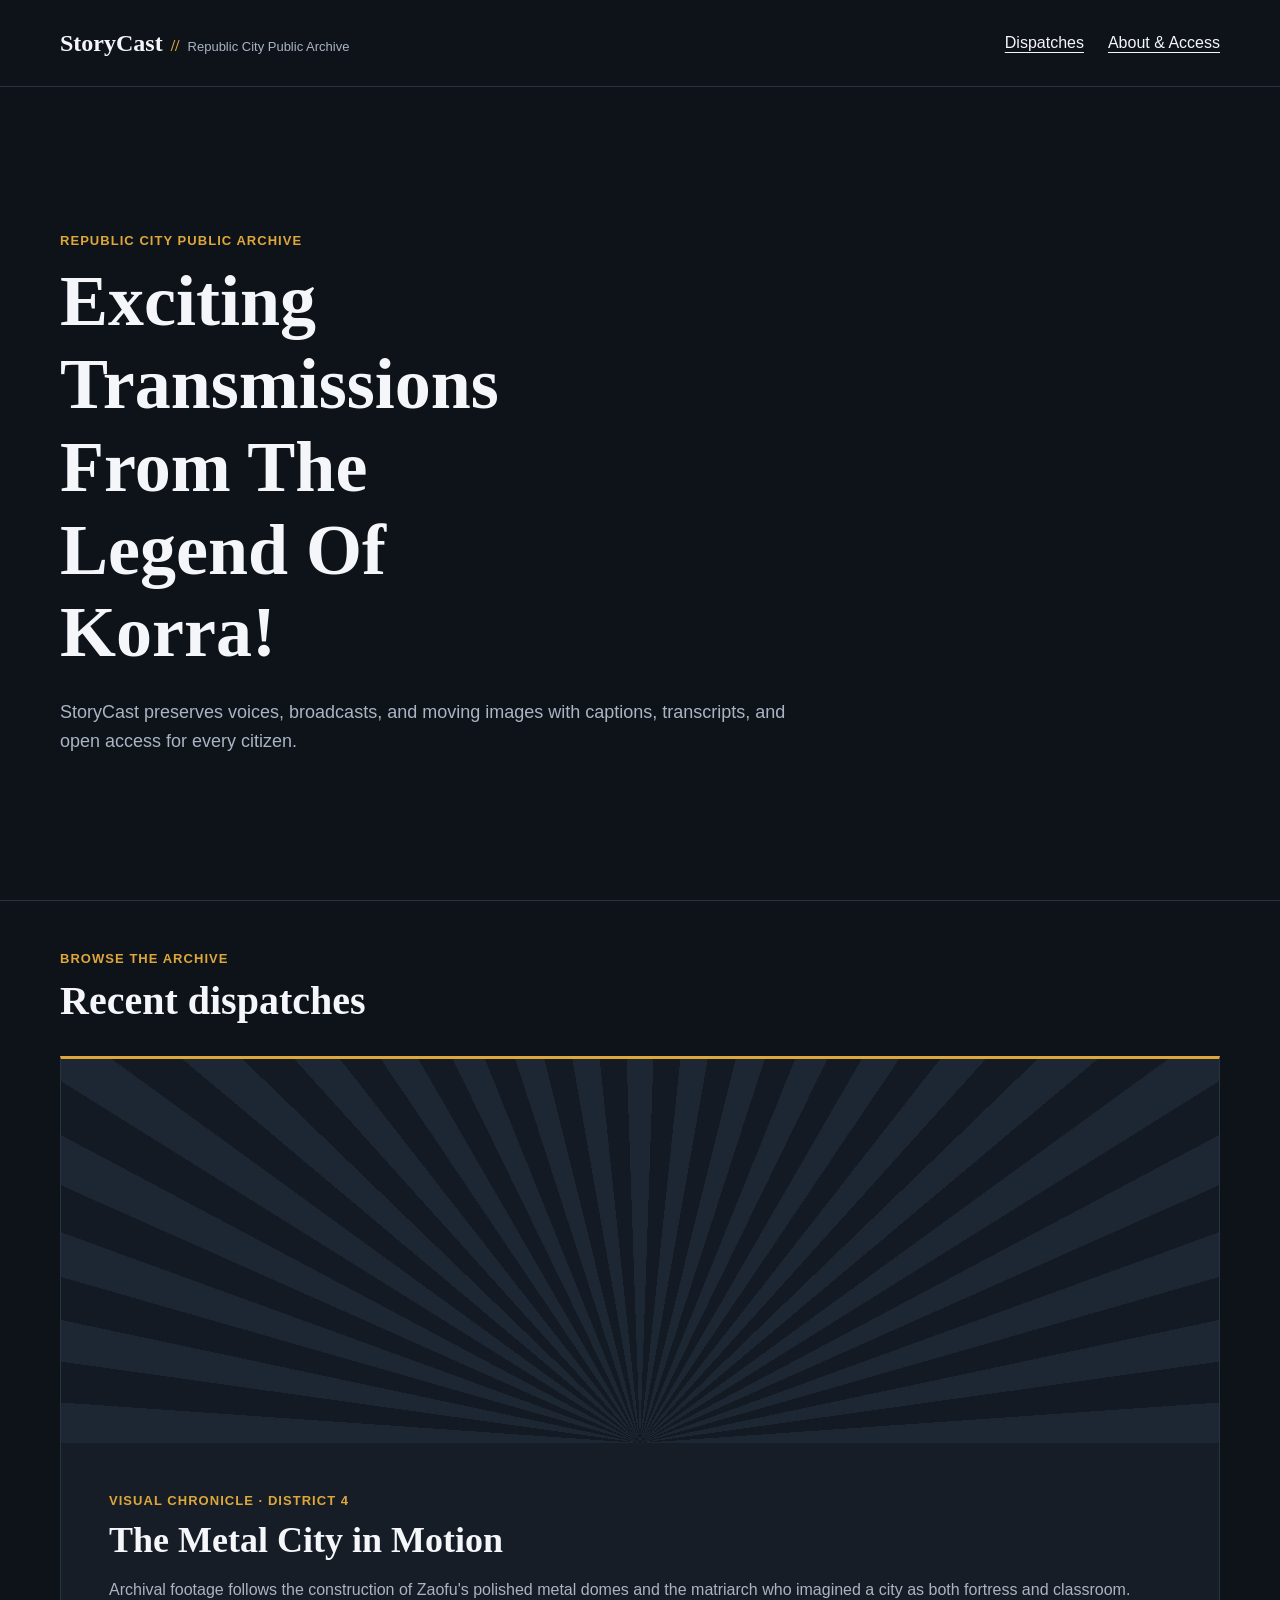
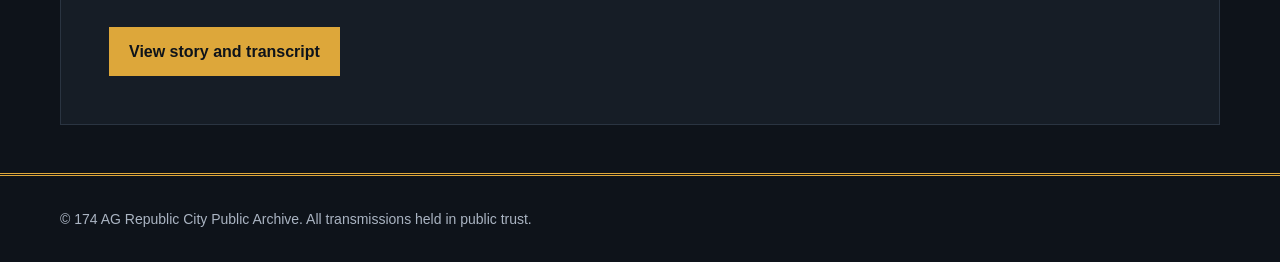
==== Index.HTML @ c919bb59 "Setup HTML Semantics" ====
<!doctype html>
<html lang="en">
<head>
	<meta charset="utf-8">
	<meta name="viewport" content="width=device-width, initial-scale=1">
	<meta name="description" content="StoryCast preserves accessible audio and video stories from Republic City and beyond.">
	<title>StoryCast | Republic City Public Archive</title>
	<link rel="stylesheet" href="styles/main.css">
</head>
<body>
	<a class="skip-link" href="#main-content">Skip to main content</a>

	<header class="site-header">
		<div class="site-header__inner">
			<a class="brand" href="Index.HTML" aria-label="StoryCast home">
				<span class="brand__name">StoryCast</span>
				<span class="brand__divider" aria-hidden="true">//</span>
				<span class="brand__context">Republic City Public Archive</span>
			</a>

			<nav class="primary-nav" aria-label="Primary navigation">
				<ul class="primary-nav__list">
					<li><a href="Index.HTML" aria-current="page">Dispatches</a></li>
					<li><a href="about.html">About &amp; Access</a></li>
				</ul>
			</nav>
		</div>
	</header>

	<main id="main-content">
		<section class="intro" aria-labelledby="page-title">
			<div class="container">
				<p class="eyebrow">Republic City Public Archive</p>
				<h1 id="page-title">Exciting Transmissions From The Legend Of Korra!</h1>
				<p class="intro__summary">StoryCast preserves voices, broadcasts, and moving images with captions, transcripts, and open access for every citizen.</p>
			</div>
		</section>

		<section class="dispatches" aria-labelledby="dispatches-title">
			<div class="container">
				<div class="section-heading">
					<p class="eyebrow">Browse the archive</p>
					<h2 id="dispatches-title">Recent dispatches</h2>
				</div>

				<article class="story-card">
					<div class="story-card__media" aria-hidden="true"></div>
					<div class="story-card__content">
						<p class="story-card__type">Visual Chronicle · District 4</p>
						<h3 class="story-card__title">The Metal City in Motion</h3>
						<p>Archival footage follows the construction of Zaofu's polished metal domes and the matriarch who imagined a city as both fortress and classroom.</p>
						<a class="button" href="story/metal-city.html">View story and transcript</a>
					</div>
				</article>
			</div>
		</section>
	</main>

	<footer class="site-footer">
		<div class="container">
			<p>© 174 AG Republic City Public Archive. All transmissions held in public trust.</p>
		</div>
	</footer>
</body>
</html>
---- styles/main.css ----
:root {
  --color-ink: #f4f6f9;
  --color-muted: #aab4c2;
  --color-background: #0e131a;
  --color-surface: #161d26;
  --color-accent: #dda73a;
  --color-focus: #38bdf8;
  --color-line: #2a3441;
  --font-display: Iowan Old Style, Palatino Linotype, Palatino, Georgia, serif;
  --font-body: Helvetica Neue, Helvetica, Arial, sans-serif;
}

@layer reset, base, layout, components;
@layer reset {
  *,
  *::before,
  *::after {
    box-sizing: border-box;
  }
  body,
  h1,
  h2,
  h3,
  p,
  ul {
    margin: 0;
  }
  ul {
    padding: 0;
    list-style: none;
  }
}
@layer base {
  html {
    font-size: 100%;
    scroll-behavior: smooth;
  }
  body {
    background: #0e131a;
    color: #f4f6f9;
    font: 1rem/1.6 "Helvetica Neue", Helvetica, Arial, sans-serif;
  }
  a {
    color: inherit;
  }
  :focus-visible {
    outline: 3px solid #38bdf8;
    outline-offset: 3px;
  }
  h1,
  h2,
  h3 {
    font-family: "Iowan Old Style", "Palatino Linotype", Palatino, Georgia, serif;
    line-height: 1.15;
  }
  h1 {
    font-size: clamp(2.25rem, 6vw, 4.5rem);
    max-width: 12ch;
  }
  h2 {
    font-size: clamp(1.75rem, 4vw, 2.5rem);
  }
}
@layer layout {
  .container,
  .site-header__inner {
    width: min(100% - 3rem, 72.5rem);
    margin-inline: auto;
  }
  .site-header__inner {
    display: flex;
    align-items: center;
    justify-content: space-between;
    gap: 1.5rem;
    padding-block: 1.5rem;
  }
  .intro {
    padding-block: clamp(4rem, 12vw, 9rem);
    border-block: 1px solid #2a3441;
  }
  .intro__summary {
    max-width: 48rem;
    margin-top: 1.5rem;
    color: #aab4c2;
    font-size: 1.125rem;
  }
  .dispatches {
    padding-block: 3rem;
  }
  .section-heading {
    margin-bottom: 2rem;
  }
  .site-footer {
    padding-block: 2rem;
    border-top: 3px double #dda73a;
    color: #aab4c2;
    font-size: 0.875rem;
  }
}
@layer components {
  .skip-link {
    position: absolute;
    top: -4rem;
    left: 1rem;
    z-index: 1;
    padding: 0.5rem 1rem;
    background: #dda73a;
    color: #0e131a;
    font-weight: 700;
  }
  .skip-link:focus {
    top: 1rem;
  }
  .brand {
    display: flex;
    flex-wrap: wrap;
    align-items: baseline;
    gap: 0.5rem;
    font-family: "Iowan Old Style", "Palatino Linotype", Palatino, Georgia, serif;
    font-weight: 700;
    text-decoration: none;
  }
  .brand__name {
    font-size: 1.5rem;
  }
  .brand__divider,
  .eyebrow,
  .story-card__type {
    color: #dda73a;
  }
  .brand__context {
    color: #aab4c2;
    font-family: "Helvetica Neue", Helvetica, Arial, sans-serif;
    font-size: 0.8125rem;
    font-weight: 400;
  }
  .primary-nav__list {
    display: flex;
    gap: 1.5rem;
  }
  .primary-nav a {
    text-underline-offset: 0.25rem;
  }
  .primary-nav a:hover {
    color: #dda73a;
  }
  .eyebrow,
  .story-card__type {
    margin-bottom: 0.5rem;
    font-size: 0.8125rem;
    font-weight: 700;
    letter-spacing: 0.08em;
    text-transform: uppercase;
  }
  .story-card {
    display: grid;
    overflow: hidden;
    border: 1px solid #2a3441;
    border-top: 3px solid #dda73a;
    background: #161d26;
    container-type: inline-size;
  }
  .story-card__media {
    min-height: 16rem;
    background: repeating-conic-gradient(from -90deg at 50% 100%, #1d2733 0 4deg, #131a23 4deg 8deg);
  }
  .story-card__content {
    padding: clamp(1.5rem, 5vw, 3rem);
  }
  .story-card__title {
    margin-bottom: 1rem;
    font-size: clamp(1.5rem, 3vw, 2.25rem);
  }
  .story-card__content p:not(.story-card__type) {
    margin-bottom: 1.5rem;
    color: #aab4c2;
  }
  .button {
    display: inline-block;
    padding: 0.75rem 1.25rem;
    background: #dda73a;
    color: #0e131a;
    font-weight: 700;
    text-decoration: none;
  }
  .button:hover {
    background: #f0be55;
  }
  @container (min-width: 48rem) {
    .story-card {
      grid-template-columns: 1.2fr 1fr;
    }
    .story-card__media {
      min-height: 24rem;
    }
  }
}
@media (max-width: 42rem) {
  .container,
  .site-header__inner {
    width: min(100% - 2rem, 72.5rem);
  }
  .site-header__inner,
  .primary-nav__list {
    align-items: flex-start;
    flex-direction: column;
  }
}
@media (prefers-reduced-motion: reduce) {
  html {
    scroll-behavior: auto;
  }
}
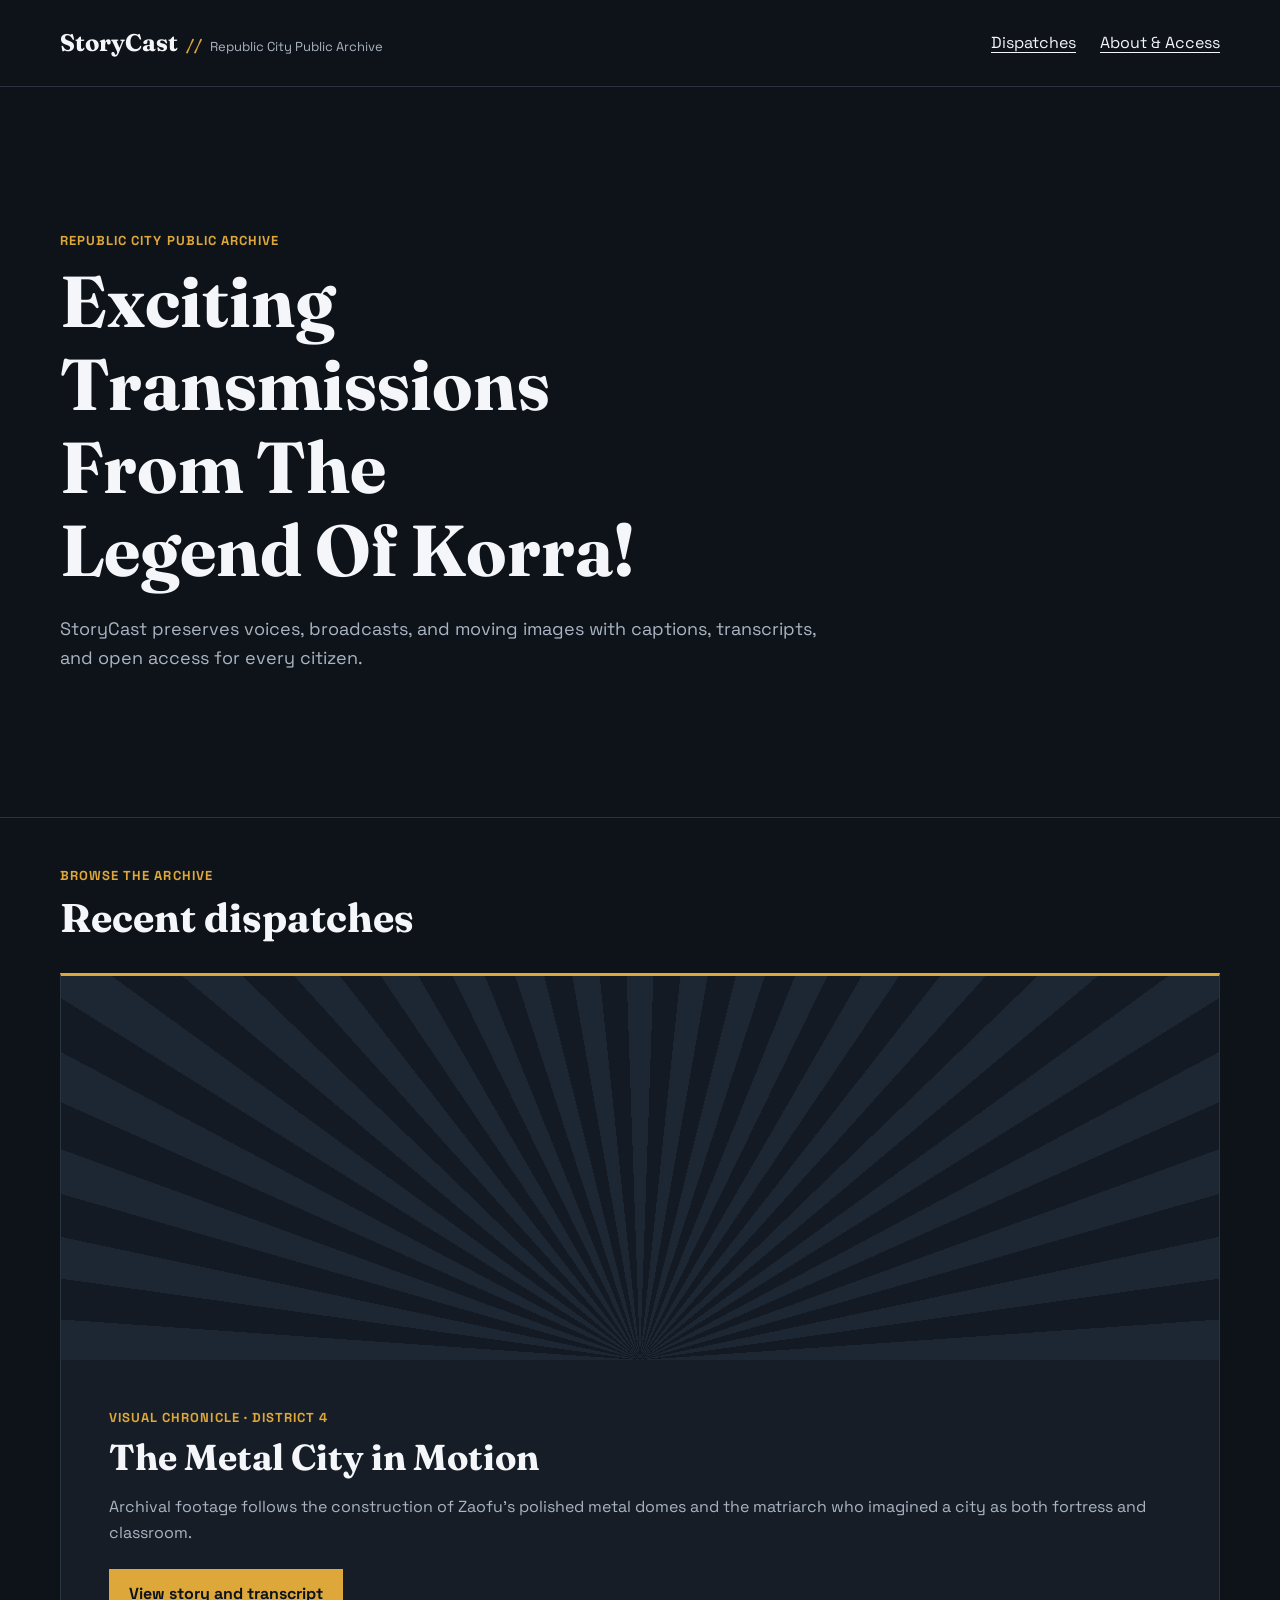
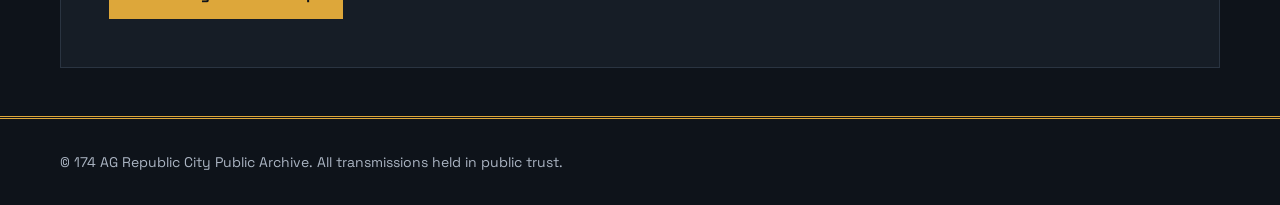
==== commit 1f13b2c4: "Add About page and Zaofu story, update styles and fonts" ====
--- a/Index.HTML
+++ b/Index.HTML
@@ -5,6 +5,9 @@
 	<meta name="viewport" content="width=device-width, initial-scale=1">
 	<meta name="description" content="StoryCast preserves accessible audio and video stories from Republic City and beyond.">
 	<title>StoryCast | Republic City Public Archive</title>
+	<link rel="preconnect" href="https://fonts.googleapis.com">
+	<link rel="preconnect" href="https://fonts.gstatic.com" crossorigin>
+	<link href="https://fonts.googleapis.com/css2?family=Fraunces:opsz,wght@9..144,400;9..144,500;9..144,600;9..144,700&family=Space+Grotesk:wght@400;500;600;700&display=swap" rel="stylesheet">
 	<link rel="stylesheet" href="styles/main.css">
 </head>
 <body>
--- a/styles/main.css
+++ b/styles/main.css
@@ -6,8 +6,8 @@
   --color-accent: #dda73a;
   --color-focus: #38bdf8;
   --color-line: #2a3441;
-  --font-display: Iowan Old Style, Palatino Linotype, Palatino, Georgia, serif;
-  --font-body: Helvetica Neue, Helvetica, Arial, sans-serif;
+  --font-display: Fraunces, Georgia, serif;
+  --font-body: Space Grotesk, sans-serif;
 }
 
 @layer reset, base, layout, components;
@@ -38,7 +38,7 @@
   body {
     background: #0e131a;
     color: #f4f6f9;
-    font: 1rem/1.6 "Helvetica Neue", Helvetica, Arial, sans-serif;
+    font: 1rem/1.6 "Space Grotesk", sans-serif;
   }
   a {
     color: inherit;
@@ -50,7 +50,7 @@
   h1,
   h2,
   h3 {
-    font-family: "Iowan Old Style", "Palatino Linotype", Palatino, Georgia, serif;
+    font-family: "Fraunces", Georgia, serif;
     line-height: 1.15;
   }
   h1 {
@@ -87,6 +87,25 @@
   .dispatches {
     padding-block: 3rem;
   }
+  .page-intro,
+  .accessibility-features,
+  .keyboard-guide,
+  .feedback,
+  .story-page {
+    padding-block: 3rem;
+  }
+  .page-intro {
+    border-block: 1px solid #2a3441;
+  }
+  .page-intro__summary {
+    max-width: 52rem;
+    margin-top: 1.5rem;
+    color: #aab4c2;
+    font-size: 1.125rem;
+  }
+  .story-page {
+    max-width: 72.5rem;
+  }
   .section-heading {
     margin-bottom: 2rem;
   }
@@ -95,6 +114,92 @@
     border-top: 3px double #dda73a;
     color: #aab4c2;
     font-size: 0.875rem;
+  }
+  .accessibility-features,
+  .keyboard-guide,
+  .feedback,
+  .transcript {
+    border-top: 1px solid #2a3441;
+  }
+  .feature-grid {
+    display: grid;
+    grid-template-columns: repeat(3, 1fr);
+    gap: 1.5rem;
+  }
+  .feature-panel {
+    padding: 1.5rem;
+    border-top: 3px solid #dda73a;
+    background: #161d26;
+  }
+  .feature-panel h3 {
+    margin-bottom: 0.5rem;
+  }
+  .feature-panel p,
+  .story-header p,
+  .media-figure figcaption {
+    color: #aab4c2;
+  }
+  table {
+    width: 100%;
+    border-collapse: collapse;
+    background: #161d26;
+  }
+  caption {
+    padding-bottom: 0.5rem;
+    color: #aab4c2;
+    text-align: left;
+  }
+  th,
+  td {
+    padding: 1rem;
+    border: 1px solid #2a3441;
+    text-align: left;
+  }
+  th {
+    background: #1b2531;
+  }
+  kbd {
+    padding: 0.125rem 0.5rem;
+    border: 1px solid #5b6a7d;
+    border-bottom-width: 3px;
+    background: #0e131a;
+    font-size: 0.875rem;
+  }
+  .feedback-form {
+    display: grid;
+    grid-template-columns: repeat(2, 1fr);
+    gap: 1.5rem;
+    padding: 2rem;
+    border-top: 3px solid #dda73a;
+    background: #161d26;
+  }
+  .form-field {
+    display: grid;
+    gap: 0.5rem;
+  }
+  .form-field--full {
+    grid-column: 1/-1;
+  }
+  label {
+    font-weight: 700;
+  }
+  label span {
+    color: #aab4c2;
+    font-size: 0.875rem;
+    font-weight: 400;
+  }
+  input,
+  textarea {
+    width: 100%;
+    border: 1px solid #5b6a7d;
+    background: #0e131a;
+    color: #f4f6f9;
+    font: inherit;
+    padding: 0.75rem;
+  }
+  textarea {
+    min-height: 8rem;
+    resize: vertical;
   }
 }
 @layer components {
@@ -116,7 +221,7 @@
     flex-wrap: wrap;
     align-items: baseline;
     gap: 0.5rem;
-    font-family: "Iowan Old Style", "Palatino Linotype", Palatino, Georgia, serif;
+    font-family: "Fraunces", Georgia, serif;
     font-weight: 700;
     text-decoration: none;
   }
@@ -130,7 +235,7 @@
   }
   .brand__context {
     color: #aab4c2;
-    font-family: "Helvetica Neue", Helvetica, Arial, sans-serif;
+    font-family: "Space Grotesk", sans-serif;
     font-size: 0.8125rem;
     font-weight: 400;
   }
@@ -186,6 +291,75 @@
   .button:hover {
     background: #f0be55;
   }
+  .breadcrumbs ol {
+    display: flex;
+    flex-wrap: wrap;
+    gap: 0.5rem;
+    margin-bottom: 2rem;
+  }
+  .breadcrumbs li + li::before {
+    content: "/";
+    margin-right: 0.5rem;
+    color: #aab4c2;
+  }
+  .breadcrumbs [aria-current] {
+    color: #aab4c2;
+  }
+  .story-header {
+    margin-bottom: 2rem;
+  }
+  .story-meta {
+    display: flex;
+    flex-wrap: wrap;
+    margin-top: 1.5rem;
+    border: 1px solid #2a3441;
+  }
+  .story-meta div {
+    padding: 0.5rem 1rem;
+    border-right: 1px solid #2a3441;
+  }
+  .story-meta dt {
+    color: #aab4c2;
+    font-size: 0.8125rem;
+  }
+  .story-meta dd {
+    font-weight: 700;
+  }
+  .media-figure {
+    margin: 0;
+  }
+  .story-video {
+    display: block;
+    width: 100%;
+    aspect-ratio: 16/9;
+    background: #000;
+  }
+  .media-figure figcaption {
+    padding-top: 1rem;
+  }
+  .transcript {
+    margin-top: 3rem;
+    padding-top: 2rem;
+  }
+  .transcript__line {
+    display: grid;
+    grid-template-columns: 9rem 1fr;
+    gap: 1.5rem;
+    padding: 1.5rem;
+    border-bottom: 1px solid #2a3441;
+  }
+  .transcript__line time {
+    color: #dda73a;
+    font-weight: 700;
+  }
+  .transcript__line--current {
+    border-left: 4px solid #dda73a;
+    background: #1b2531;
+  }
+  .transcript__sound {
+    color: #aab4c2;
+    font-style: italic;
+  }
   @container (min-width: 48rem) {
     .story-card {
       grid-template-columns: 1.2fr 1fr;
@@ -205,6 +379,21 @@
     align-items: flex-start;
     flex-direction: column;
   }
+  .feature-grid,
+  .feedback-form {
+    grid-template-columns: 1fr;
+  }
+  .form-field--full {
+    grid-column: auto;
+  }
+  .story-meta div {
+    flex: 1 1 50%;
+    border-bottom: 1px solid #2a3441;
+  }
+  .transcript__line {
+    grid-template-columns: 1fr;
+    gap: 0.5rem;
+  }
 }
 @media (prefers-reduced-motion: reduce) {
   html {
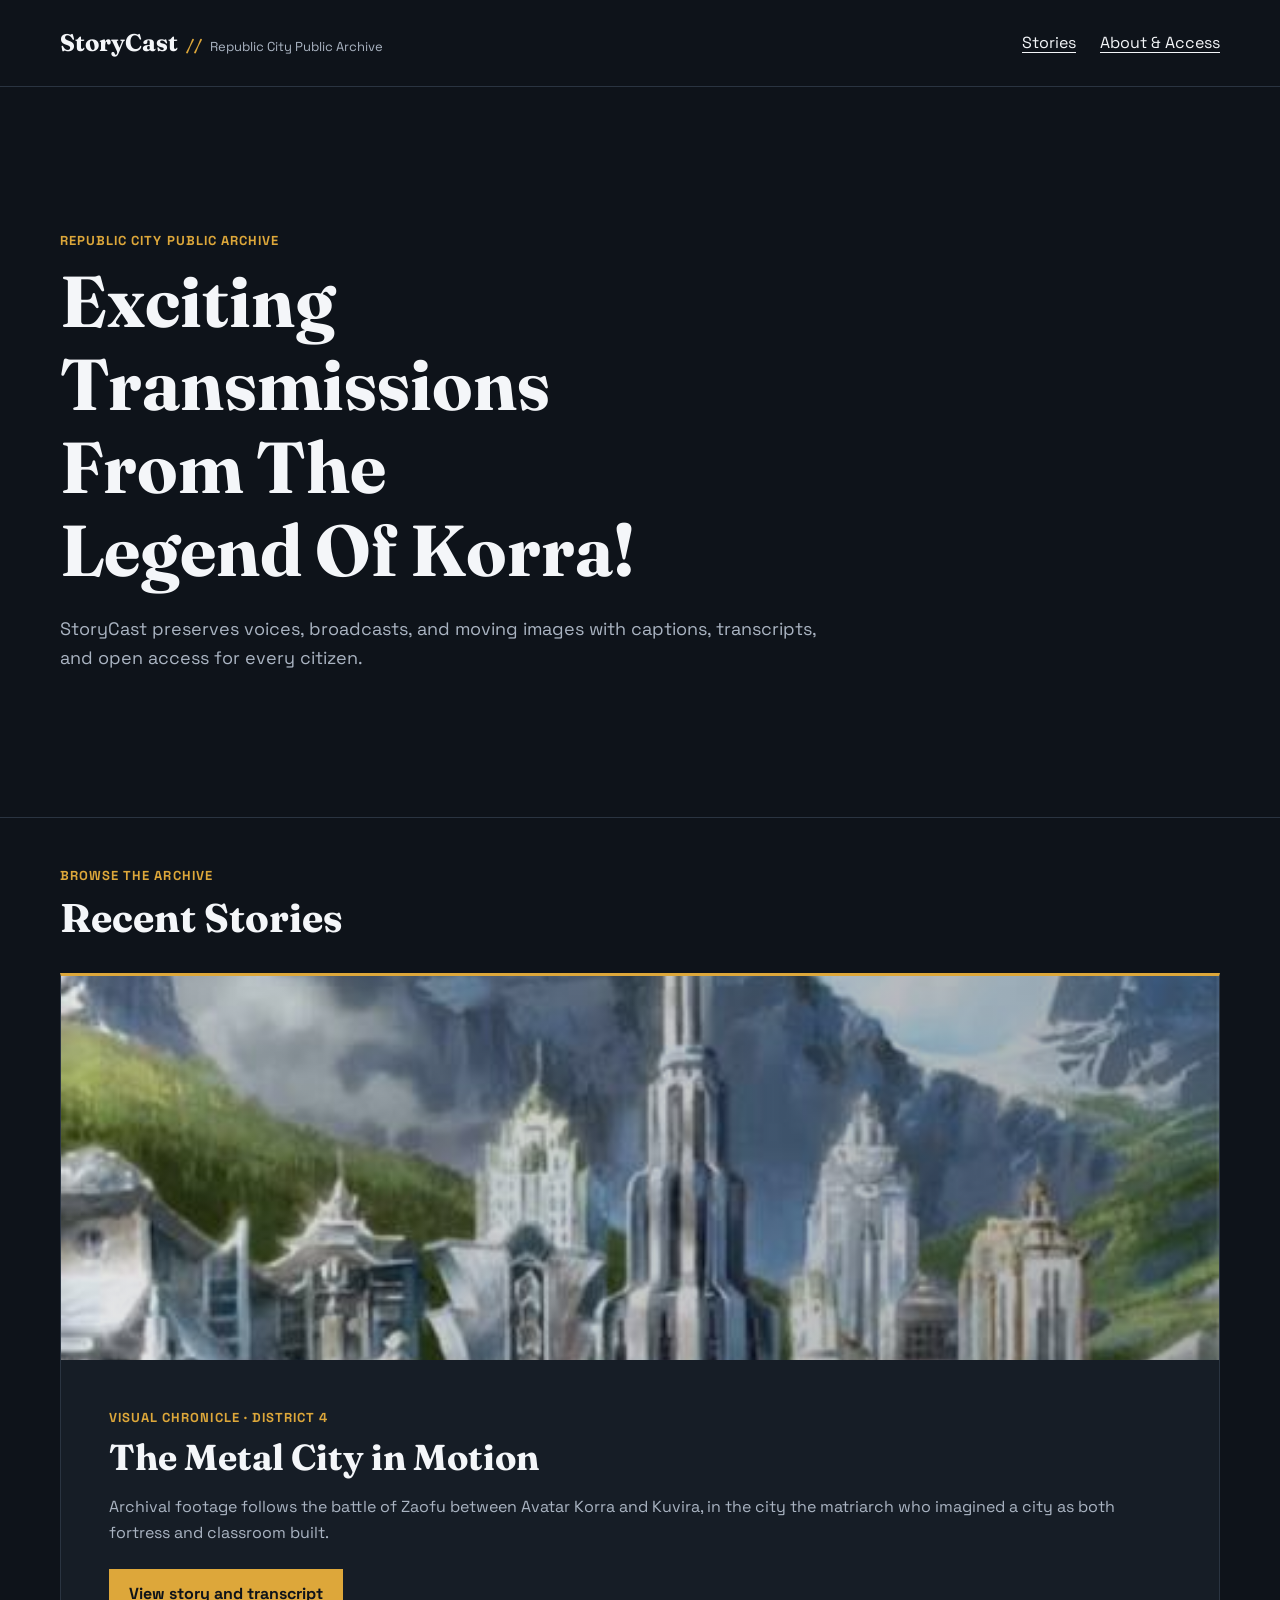
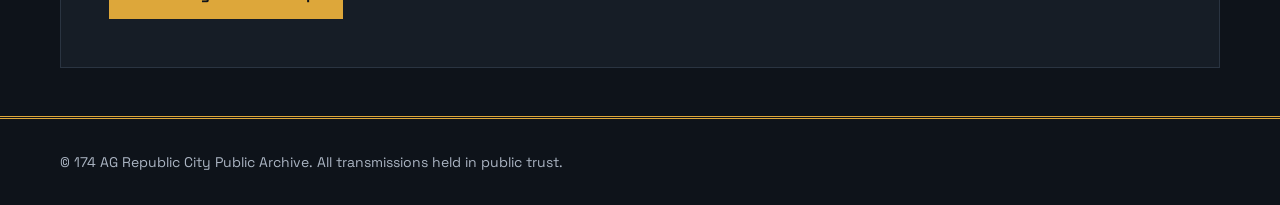
==== commit a107936a: "Add new video file: metal-city.mp4" ====
--- a/Index.HTML
+++ b/Index.HTML
@@ -23,7 +23,7 @@
 
 			<nav class="primary-nav" aria-label="Primary navigation">
 				<ul class="primary-nav__list">
-					<li><a href="Index.HTML" aria-current="page">Dispatches</a></li>
+					<li><a href="Index.HTML" aria-current="page">Stories</a></li>
 					<li><a href="about.html">About &amp; Access</a></li>
 				</ul>
 			</nav>
@@ -43,7 +43,7 @@
 			<div class="container">
 				<div class="section-heading">
 					<p class="eyebrow">Browse the archive</p>
-					<h2 id="dispatches-title">Recent dispatches</h2>
+					<h2 id="dispatches-title">Recent Stories</h2>
 				</div>
 
 				<article class="story-card">
@@ -51,7 +51,7 @@
 					<div class="story-card__content">
 						<p class="story-card__type">Visual Chronicle · District 4</p>
 						<h3 class="story-card__title">The Metal City in Motion</h3>
-						<p>Archival footage follows the construction of Zaofu's polished metal domes and the matriarch who imagined a city as both fortress and classroom.</p>
+						<p>Archival footage follows the battle of Zaofu between Avatar Korra and Kuvira, in the city the matriarch who imagined a city as both fortress and classroom built.</p>
 						<a class="button" href="story/metal-city.html">View story and transcript</a>
 					</div>
 				</article>
--- a/styles/main.css
+++ b/styles/main.css
@@ -267,7 +267,7 @@
   }
   .story-card__media {
     min-height: 16rem;
-    background: repeating-conic-gradient(from -90deg at 50% 100%, #1d2733 0 4deg, #131a23 4deg 8deg);
+    background: linear-gradient(90deg, rgba(14, 19, 26, 0.1), rgba(14, 19, 26, 0.35)), url("../media/images/metal-city-poster.jpg") center/cover;
   }
   .story-card__content {
     padding: clamp(1.5rem, 5vw, 3rem);
@@ -341,6 +341,23 @@
     margin-top: 3rem;
     padding-top: 2rem;
   }
+  .transcript__tools {
+    display: grid;
+    gap: 0.5rem;
+    max-width: 32rem;
+    margin-bottom: 1.5rem;
+  }
+  .transcript__tools label {
+    font-weight: 700;
+  }
+  .transcript__tools input {
+    width: 100%;
+    padding: 0.75rem;
+    border: 1px solid #5b6a7d;
+    background: #0e131a;
+    color: #f4f6f9;
+    font: inherit;
+  }
   .transcript__line {
     display: grid;
     grid-template-columns: 9rem 1fr;
@@ -351,6 +368,24 @@
   .transcript__line time {
     color: #dda73a;
     font-weight: 700;
+  }
+  .transcript__timestamp {
+    align-self: start;
+    padding: 0;
+    border: 0;
+    background: transparent;
+    color: #dda73a;
+    font: inherit;
+    font-weight: 700;
+    text-align: left;
+    cursor: pointer;
+  }
+  .transcript__timestamp:hover {
+    text-decoration: underline;
+    text-underline-offset: 0.25rem;
+  }
+  .transcript__line[hidden] {
+    display: none;
   }
   .transcript__line--current {
     border-left: 4px solid #dda73a;
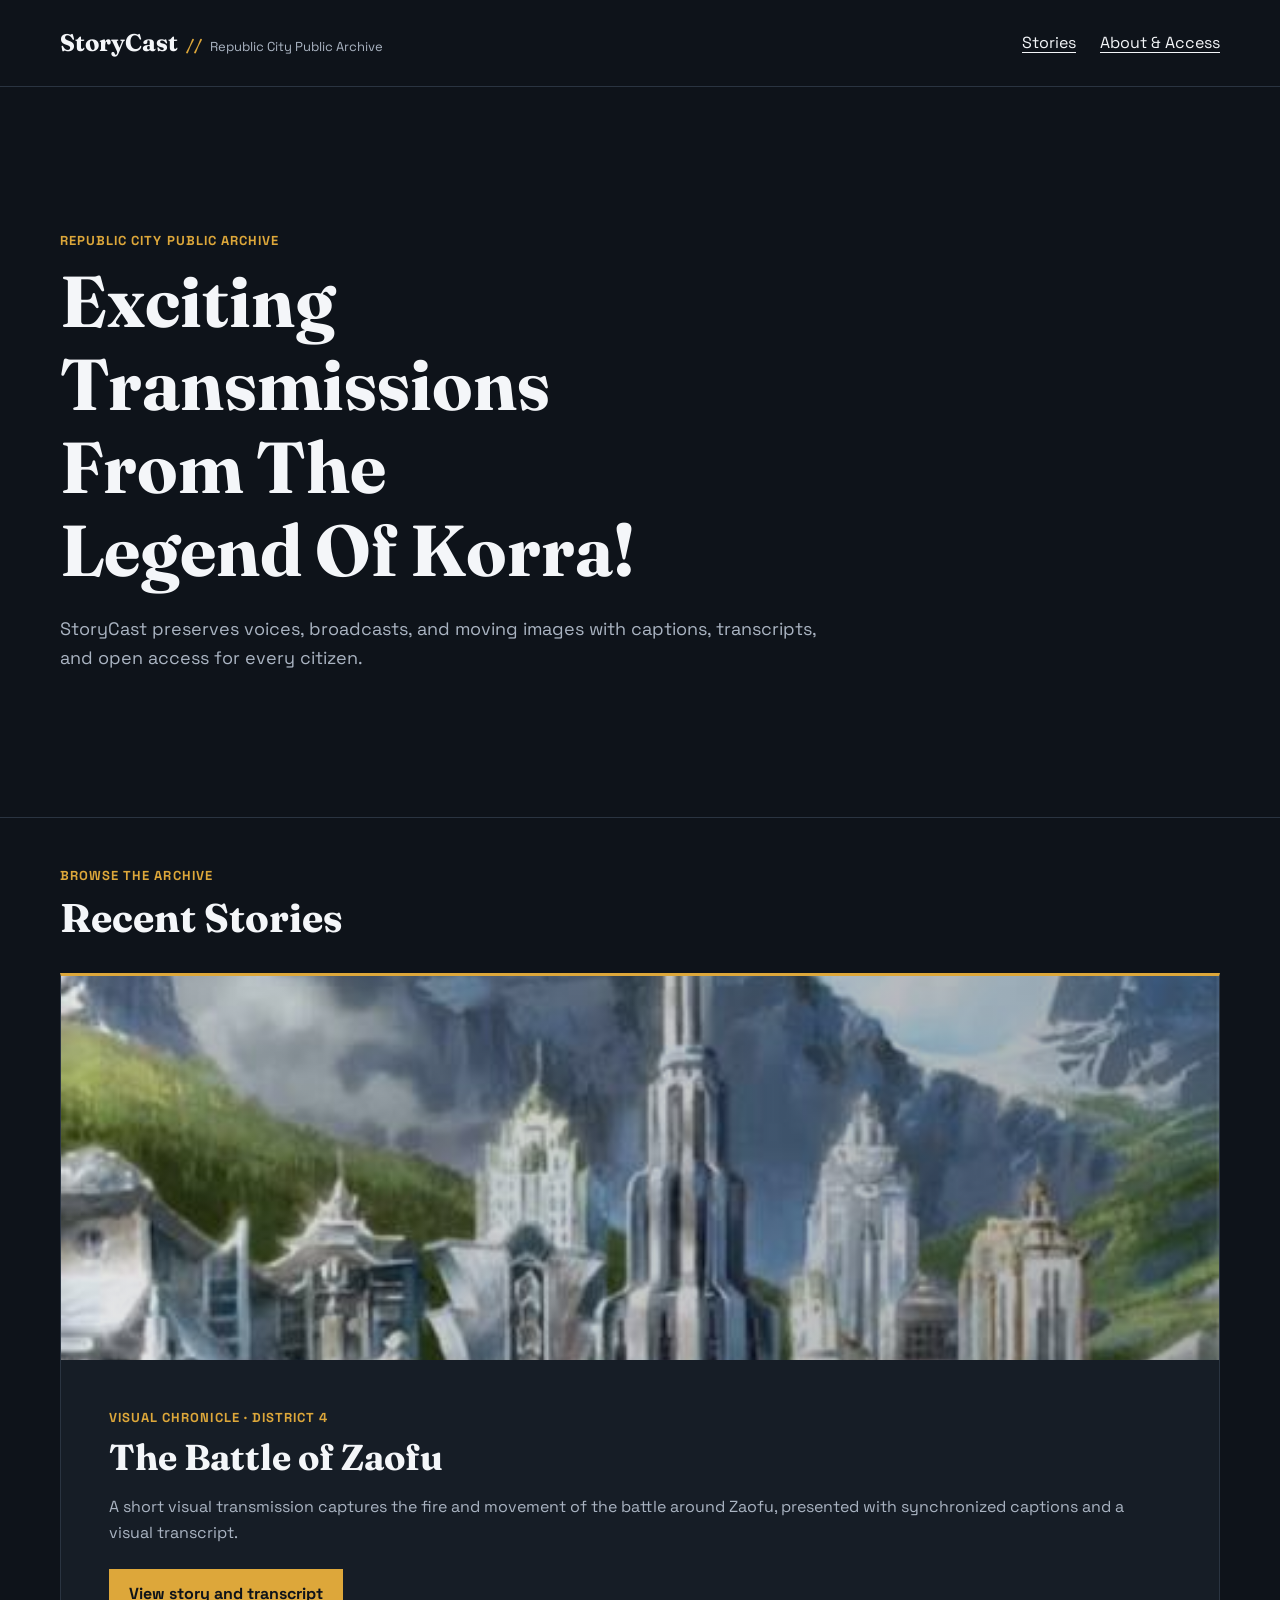
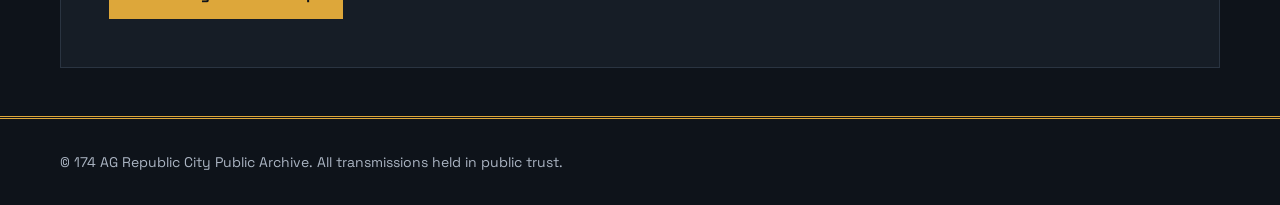
==== commit 2c7a8b93: "Update "The Battle of Zaofu" story details, enhance transcript synchronization, and improve captions" ====
--- a/Index.HTML
+++ b/Index.HTML
@@ -50,8 +50,8 @@
 					<div class="story-card__media" aria-hidden="true"></div>
 					<div class="story-card__content">
 						<p class="story-card__type">Visual Chronicle · District 4</p>
-						<h3 class="story-card__title">The Metal City in Motion</h3>
-						<p>Archival footage follows the battle of Zaofu between Avatar Korra and Kuvira, in the city the matriarch who imagined a city as both fortress and classroom built.</p>
+						<h3 class="story-card__title">The Battle of Zaofu</h3>
+						<p>A short visual transmission captures the fire and movement of the battle around Zaofu, presented with synchronized captions and a visual transcript.</p>
 						<a class="button" href="story/metal-city.html">View story and transcript</a>
 					</div>
 				</article>
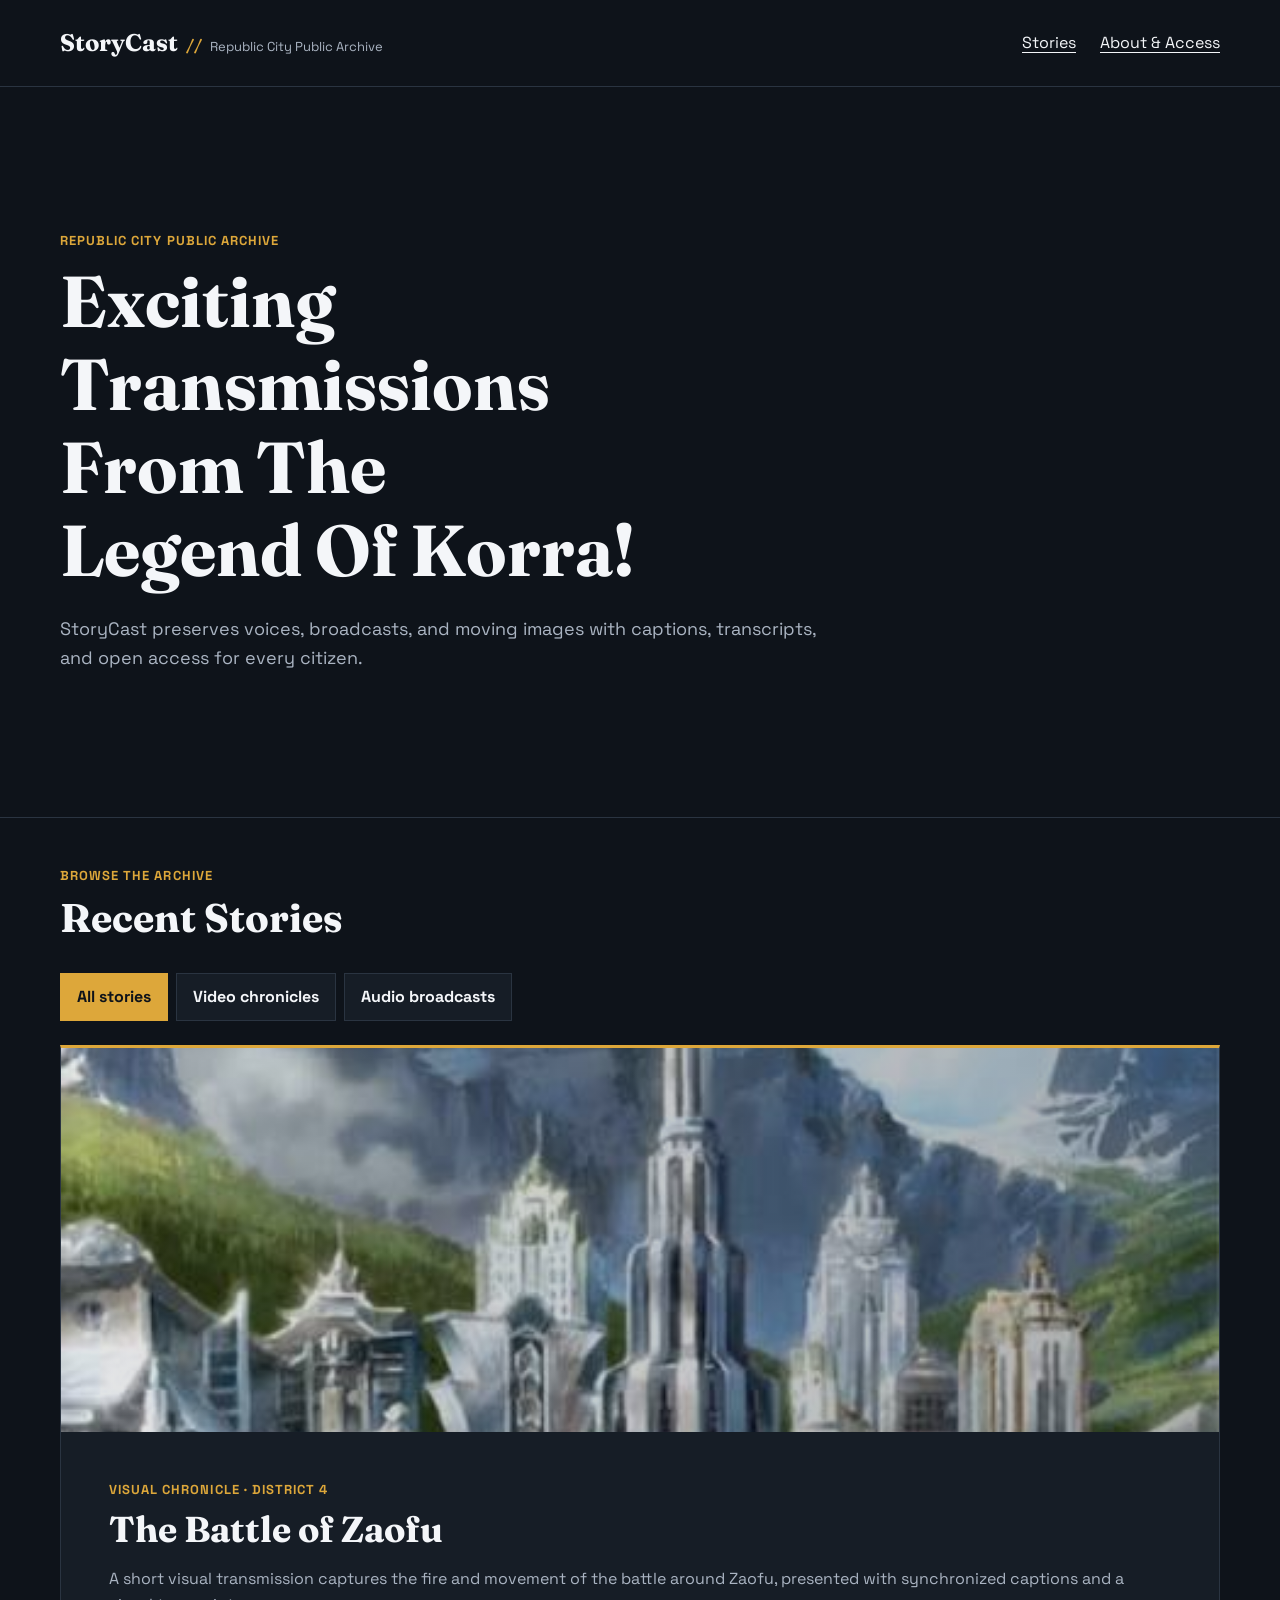
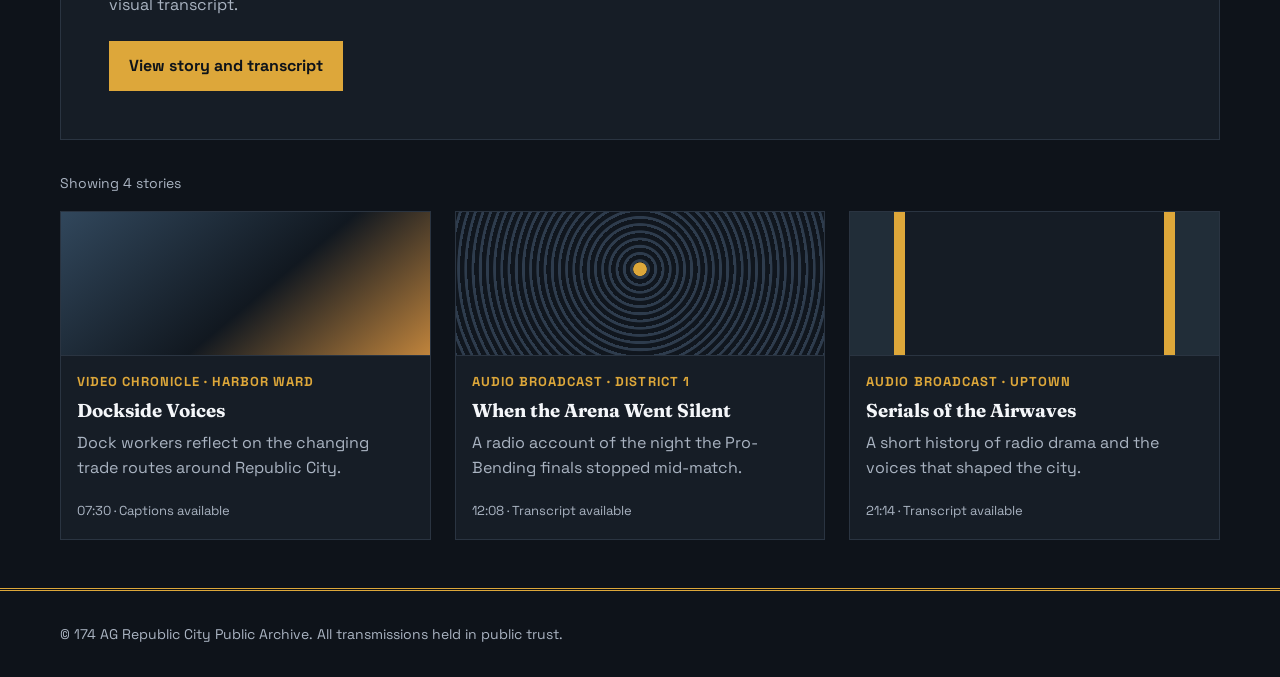
==== commit c4e70393: "Add media status updates, archive filters, and story grid layout" ====
--- a/Index.HTML
+++ b/Index.HTML
@@ -9,6 +9,7 @@
 	<link rel="preconnect" href="https://fonts.gstatic.com" crossorigin>
 	<link href="https://fonts.googleapis.com/css2?family=Fraunces:opsz,wght@9..144,400;9..144,500;9..144,600;9..144,700&family=Space+Grotesk:wght@400;500;600;700&display=swap" rel="stylesheet">
 	<link rel="stylesheet" href="styles/main.css">
+	<script src="js/home.js?v=1" defer></script>
 </head>
 <body>
 	<a class="skip-link" href="#main-content">Skip to main content</a>
@@ -45,8 +46,13 @@
 					<p class="eyebrow">Browse the archive</p>
 					<h2 id="dispatches-title">Recent Stories</h2>
 				</div>
+				<div class="archive-filters" role="group" aria-label="Filter stories by media type">
+					<button type="button" class="archive-filter" data-filter="all" aria-pressed="true">All stories</button>
+					<button type="button" class="archive-filter" data-filter="video" aria-pressed="false">Video chronicles</button>
+					<button type="button" class="archive-filter" data-filter="audio" aria-pressed="false">Audio broadcasts</button>
+				</div>
 
-				<article class="story-card">
+				<article class="story-card" data-media-type="video">
 					<div class="story-card__media" aria-hidden="true"></div>
 					<div class="story-card__content">
 						<p class="story-card__type">Visual Chronicle · District 4</p>
@@ -55,6 +61,37 @@
 						<a class="button" href="story/metal-city.html">View story and transcript</a>
 					</div>
 				</article>
+
+				<p class="archive-results" data-archive-results role="status" aria-live="polite">Showing 4 stories</p>
+				<div class="story-grid">
+					<article class="story-tile" data-media-type="video">
+						<div class="story-tile__media story-tile__media--harbor" aria-hidden="true"></div>
+						<div class="story-tile__body">
+							<p class="story-card__type">Video Chronicle · Harbor Ward</p>
+							<h3>Dockside Voices</h3>
+							<p>Dock workers reflect on the changing trade routes around Republic City.</p>
+							<span class="story-tile__meta">07:30 · Captions available</span>
+						</div>
+					</article>
+					<article class="story-tile" data-media-type="audio">
+						<div class="story-tile__media story-tile__media--radio" aria-hidden="true"></div>
+						<div class="story-tile__body">
+							<p class="story-card__type">Audio Broadcast · District 1</p>
+							<h3>When the Arena Went Silent</h3>
+							<p>A radio account of the night the Pro-Bending finals stopped mid-match.</p>
+							<span class="story-tile__meta">12:08 · Transcript available</span>
+						</div>
+					</article>
+					<article class="story-tile" data-media-type="audio">
+						<div class="story-tile__media story-tile__media--reel" aria-hidden="true"></div>
+						<div class="story-tile__body">
+							<p class="story-card__type">Audio Broadcast · Uptown</p>
+							<h3>Serials of the Airwaves</h3>
+							<p>A short history of radio drama and the voices that shaped the city.</p>
+							<span class="story-tile__meta">21:14 · Transcript available</span>
+						</div>
+					</article>
+				</div>
 			</div>
 		</section>
 	</main>
--- a/styles/main.css
+++ b/styles/main.css
@@ -280,6 +280,73 @@
     margin-bottom: 1.5rem;
     color: #aab4c2;
   }
+  .archive-filters {
+    display: flex;
+    flex-wrap: wrap;
+    gap: 0.5rem;
+    margin-bottom: 1.5rem;
+  }
+  .archive-filter {
+    padding: 0.65rem 1rem;
+    border: 1px solid #2a3441;
+    background: #161d26;
+    color: #f4f6f9;
+    font: inherit;
+    font-weight: 700;
+    cursor: pointer;
+  }
+  .archive-filter[aria-pressed=true],
+  .archive-filter:hover {
+    border-color: #dda73a;
+    background: #dda73a;
+    color: #0e131a;
+  }
+  .archive-results {
+    margin: 2rem 0 1rem;
+    color: #aab4c2;
+    font-size: 0.875rem;
+  }
+  .story-grid {
+    display: grid;
+    grid-template-columns: repeat(3, 1fr);
+    gap: 1.5rem;
+  }
+  .story-tile {
+    overflow: hidden;
+    border: 1px solid #2a3441;
+    background: #161d26;
+  }
+  .story-tile[hidden] {
+    display: none;
+  }
+  .story-tile__media {
+    min-height: 9rem;
+    border-bottom: 1px solid #2a3441;
+    background: repeating-conic-gradient(from -90deg at 50% 100%, #1d2733 0 4deg, #131a23 4deg 8deg);
+  }
+  .story-tile__media--harbor {
+    background: linear-gradient(140deg, #31475c, #111820 55%, #c0843c);
+  }
+  .story-tile__media--radio {
+    background: radial-gradient(circle at 50% 40%, #dda73a 0 0.4rem, transparent 0.45rem), repeating-radial-gradient(circle at 50% 40%, #2e3c4d 0 0.15rem, #10161e 0.2rem 0.45rem);
+  }
+  .story-tile__media--reel {
+    background: linear-gradient(90deg, #212d38 0 12%, #dda73a 12% 15%, #151c25 15% 85%, #dda73a 85% 88%, #212d38 88%);
+  }
+  .story-tile__body {
+    padding: 1rem;
+  }
+  .story-tile h3 {
+    margin-bottom: 0.5rem;
+  }
+  .story-tile__body p:not(.story-card__type) {
+    margin-bottom: 1rem;
+    color: #aab4c2;
+  }
+  .story-tile__meta {
+    color: #aab4c2;
+    font-size: 0.8125rem;
+  }
   .button {
     display: inline-block;
     padding: 0.75rem 1.25rem;
@@ -336,6 +403,16 @@
   }
   .media-figure figcaption {
     padding-top: 1rem;
+  }
+  .media-status {
+    margin-top: 1rem;
+    padding: 1rem;
+    border-left: 3px solid #dda73a;
+    background: #161d26;
+    color: #aab4c2;
+  }
+  .media-status[hidden] {
+    display: none;
   }
   .transcript {
     margin-top: 3rem;
@@ -415,7 +492,8 @@
     flex-direction: column;
   }
   .feature-grid,
-  .feedback-form {
+  .feedback-form,
+  .story-grid {
     grid-template-columns: 1fr;
   }
   .form-field--full {
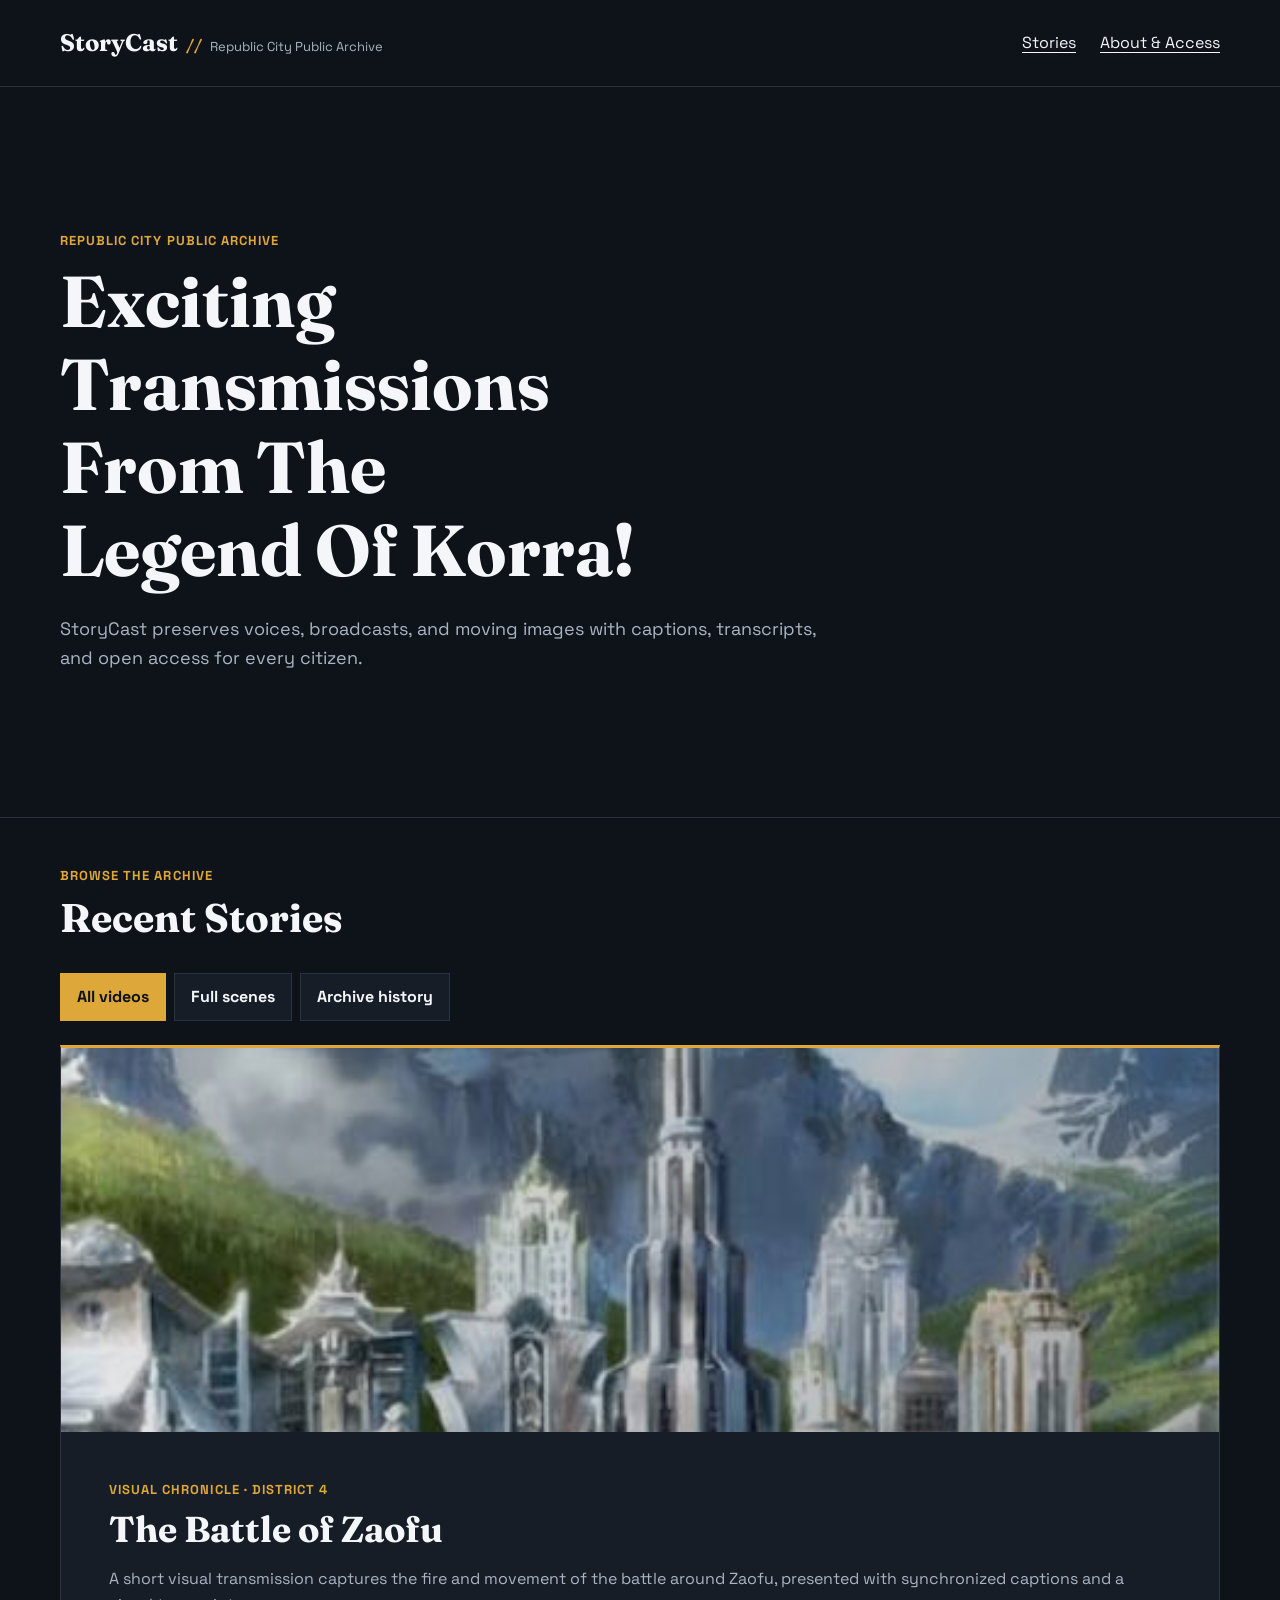
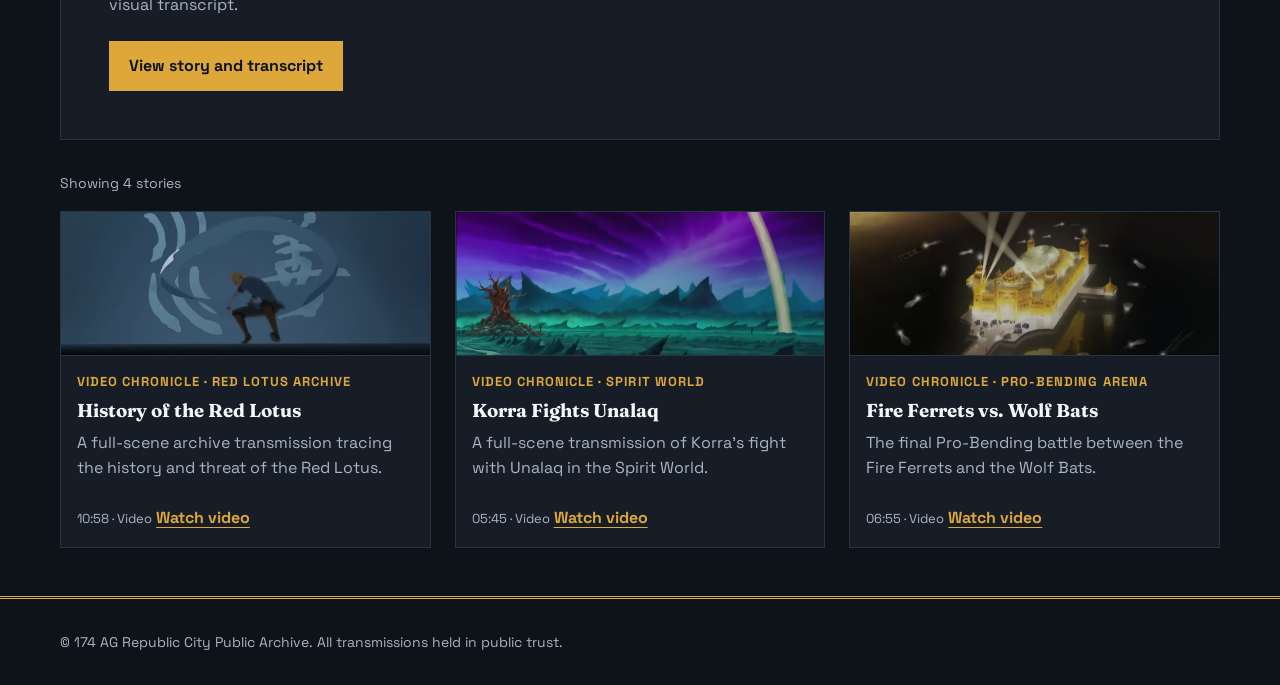
==== commit ed136317: "Add new video files: fire-ferrets-wolf-bats.mp4, red-lotus.mp4, and spirit-world-unalaq.mp4" ====
--- a/Index.HTML
+++ b/Index.HTML
@@ -9,7 +9,7 @@
 	<link rel="preconnect" href="https://fonts.gstatic.com" crossorigin>
 	<link href="https://fonts.googleapis.com/css2?family=Fraunces:opsz,wght@9..144,400;9..144,500;9..144,600;9..144,700&family=Space+Grotesk:wght@400;500;600;700&display=swap" rel="stylesheet">
 	<link rel="stylesheet" href="styles/main.css">
-	<script src="js/home.js?v=1" defer></script>
+	<script src="js/home.js?v=2" defer></script>
 </head>
 <body>
 	<a class="skip-link" href="#main-content">Skip to main content</a>
@@ -47,12 +47,12 @@
 					<h2 id="dispatches-title">Recent Stories</h2>
 				</div>
 				<div class="archive-filters" role="group" aria-label="Filter stories by media type">
-					<button type="button" class="archive-filter" data-filter="all" aria-pressed="true">All stories</button>
-					<button type="button" class="archive-filter" data-filter="video" aria-pressed="false">Video chronicles</button>
-					<button type="button" class="archive-filter" data-filter="audio" aria-pressed="false">Audio broadcasts</button>
+					<button type="button" class="archive-filter" data-filter="all" aria-pressed="true">All videos</button>
+					<button type="button" class="archive-filter" data-filter="scene" aria-pressed="false">Full scenes</button>
+					<button type="button" class="archive-filter" data-filter="archive" aria-pressed="false">Archive history</button>
 				</div>
 
-				<article class="story-card" data-media-type="video">
+				<article class="story-card" data-media-type="scene">
 					<div class="story-card__media" aria-hidden="true"></div>
 					<div class="story-card__content">
 						<p class="story-card__type">Visual Chronicle · District 4</p>
@@ -64,31 +64,34 @@
 
 				<p class="archive-results" data-archive-results role="status" aria-live="polite">Showing 4 stories</p>
 				<div class="story-grid">
-					<article class="story-tile" data-media-type="video">
+					<article class="story-tile" data-media-type="archive">
 						<div class="story-tile__media story-tile__media--harbor" aria-hidden="true"></div>
 						<div class="story-tile__body">
-							<p class="story-card__type">Video Chronicle · Harbor Ward</p>
-							<h3>Dockside Voices</h3>
-							<p>Dock workers reflect on the changing trade routes around Republic City.</p>
-							<span class="story-tile__meta">07:30 · Captions available</span>
+							<p class="story-card__type">Video Chronicle · Red Lotus Archive</p>
+							<h3>History of the Red Lotus</h3>
+							<p>A full-scene archive transmission tracing the history and threat of the Red Lotus.</p>
+							<span class="story-tile__meta">10:58 · Video</span>
+							<a class="story-tile__link" href="media/video/red-lotus.mp4">Watch video</a>
 						</div>
 					</article>
-					<article class="story-tile" data-media-type="audio">
+					<article class="story-tile" data-media-type="scene">
 						<div class="story-tile__media story-tile__media--radio" aria-hidden="true"></div>
 						<div class="story-tile__body">
-							<p class="story-card__type">Audio Broadcast · District 1</p>
-							<h3>When the Arena Went Silent</h3>
-							<p>A radio account of the night the Pro-Bending finals stopped mid-match.</p>
-							<span class="story-tile__meta">12:08 · Transcript available</span>
+							<p class="story-card__type">Video Chronicle · Spirit World</p>
+							<h3>Korra Fights Unalaq</h3>
+							<p>A full-scene transmission of Korra's fight with Unalaq in the Spirit World.</p>
+							<span class="story-tile__meta">05:45 · Video</span>
+							<a class="story-tile__link" href="media/video/spirit-world-unalaq.mp4">Watch video</a>
 						</div>
 					</article>
-					<article class="story-tile" data-media-type="audio">
+					<article class="story-tile" data-media-type="scene">
 						<div class="story-tile__media story-tile__media--reel" aria-hidden="true"></div>
 						<div class="story-tile__body">
-							<p class="story-card__type">Audio Broadcast · Uptown</p>
-							<h3>Serials of the Airwaves</h3>
-							<p>A short history of radio drama and the voices that shaped the city.</p>
-							<span class="story-tile__meta">21:14 · Transcript available</span>
+							<p class="story-card__type">Video Chronicle · Pro-Bending Arena</p>
+							<h3>Fire Ferrets vs. Wolf Bats</h3>
+							<p>The final Pro-Bending battle between the Fire Ferrets and the Wolf Bats.</p>
+							<span class="story-tile__meta">06:55 · Video</span>
+							<a class="story-tile__link" href="media/video/fire-ferrets-wolf-bats.mp4">Watch video</a>
 						</div>
 					</article>
 				</div>
--- a/styles/main.css
+++ b/styles/main.css
@@ -325,13 +325,13 @@
     background: repeating-conic-gradient(from -90deg at 50% 100%, #1d2733 0 4deg, #131a23 4deg 8deg);
   }
   .story-tile__media--harbor {
-    background: linear-gradient(140deg, #31475c, #111820 55%, #c0843c);
+    background: linear-gradient(140deg, rgba(14, 19, 26, 0.1), rgba(14, 19, 26, 0.45)), url("../media/images/red-lotus.jpg") center/cover;
   }
   .story-tile__media--radio {
-    background: radial-gradient(circle at 50% 40%, #dda73a 0 0.4rem, transparent 0.45rem), repeating-radial-gradient(circle at 50% 40%, #2e3c4d 0 0.15rem, #10161e 0.2rem 0.45rem);
+    background: linear-gradient(140deg, rgba(14, 19, 26, 0.1), rgba(14, 19, 26, 0.45)), url("../media/images/spirit-world-unalaq.jpg") center/cover;
   }
   .story-tile__media--reel {
-    background: linear-gradient(90deg, #212d38 0 12%, #dda73a 12% 15%, #151c25 15% 85%, #dda73a 85% 88%, #212d38 88%);
+    background: linear-gradient(140deg, rgba(14, 19, 26, 0.1), rgba(14, 19, 26, 0.45)), url("../media/images/fire-ferrets-wolf-bats.jpg") center/cover;
   }
   .story-tile__body {
     padding: 1rem;
@@ -346,6 +346,13 @@
   .story-tile__meta {
     color: #aab4c2;
     font-size: 0.8125rem;
+  }
+  .story-tile__link {
+    display: inline-block;
+    margin-top: 0.5rem;
+    color: #dda73a;
+    font-weight: 700;
+    text-underline-offset: 0.25rem;
   }
   .button {
     display: inline-block;
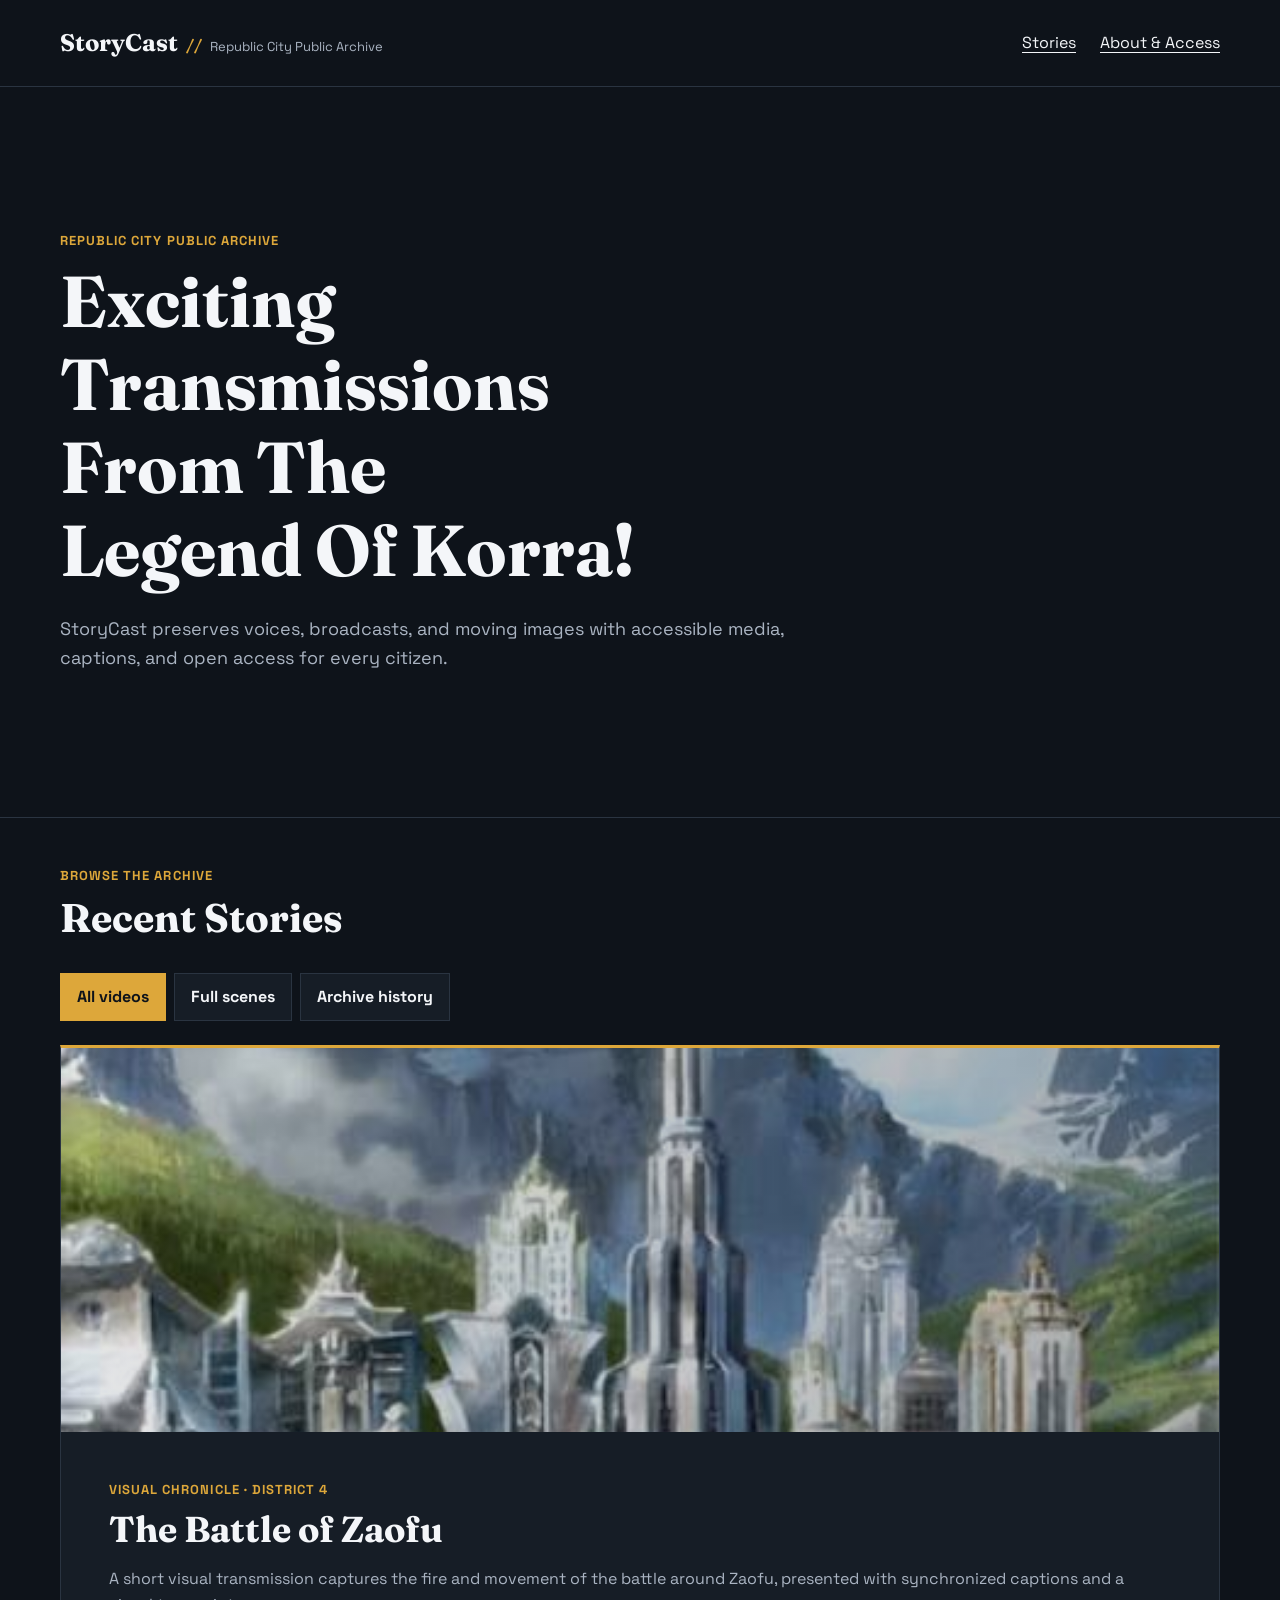
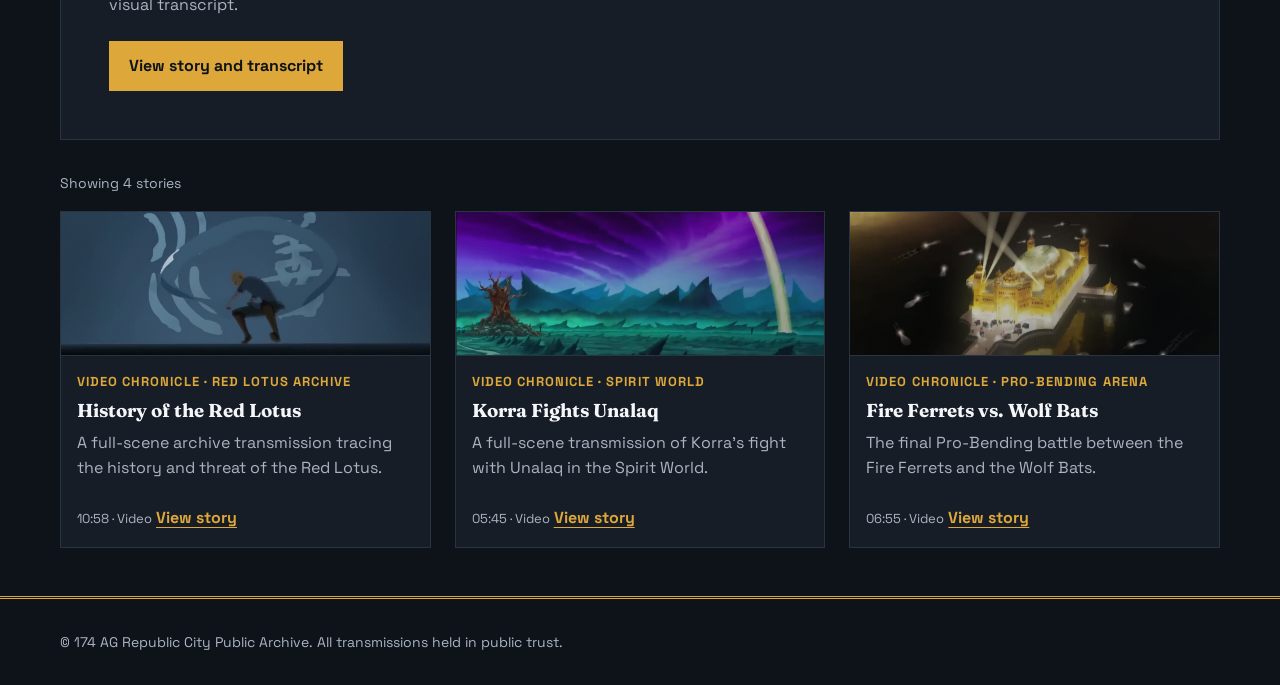
==== commit 6b99a76c: "Update story links and enhance accessibility features in HTML files" ====
--- a/Index.HTML
+++ b/Index.HTML
@@ -36,7 +36,7 @@
 			<div class="container">
 				<p class="eyebrow">Republic City Public Archive</p>
 				<h1 id="page-title">Exciting Transmissions From The Legend Of Korra!</h1>
-				<p class="intro__summary">StoryCast preserves voices, broadcasts, and moving images with captions, transcripts, and open access for every citizen.</p>
+				<p class="intro__summary">StoryCast preserves voices, broadcasts, and moving images with accessible media, captions, and open access for every citizen.</p>
 			</div>
 		</section>
 
@@ -71,7 +71,7 @@
 							<h3>History of the Red Lotus</h3>
 							<p>A full-scene archive transmission tracing the history and threat of the Red Lotus.</p>
 							<span class="story-tile__meta">10:58 · Video</span>
-							<a class="story-tile__link" href="media/video/red-lotus.mp4">Watch video</a>
+							<a class="story-tile__link" href="story/red-lotus.html">View story</a>
 						</div>
 					</article>
 					<article class="story-tile" data-media-type="scene">
@@ -81,7 +81,7 @@
 							<h3>Korra Fights Unalaq</h3>
 							<p>A full-scene transmission of Korra's fight with Unalaq in the Spirit World.</p>
 							<span class="story-tile__meta">05:45 · Video</span>
-							<a class="story-tile__link" href="media/video/spirit-world-unalaq.mp4">Watch video</a>
+							<a class="story-tile__link" href="story/spirit-world-unalaq.html">View story</a>
 						</div>
 					</article>
 					<article class="story-tile" data-media-type="scene">
@@ -91,7 +91,7 @@
 							<h3>Fire Ferrets vs. Wolf Bats</h3>
 							<p>The final Pro-Bending battle between the Fire Ferrets and the Wolf Bats.</p>
 							<span class="story-tile__meta">06:55 · Video</span>
-							<a class="story-tile__link" href="media/video/fire-ferrets-wolf-bats.mp4">Watch video</a>
+							<a class="story-tile__link" href="story/fire-ferrets-wolf-bats.html">View story</a>
 						</div>
 					</article>
 				</div>
